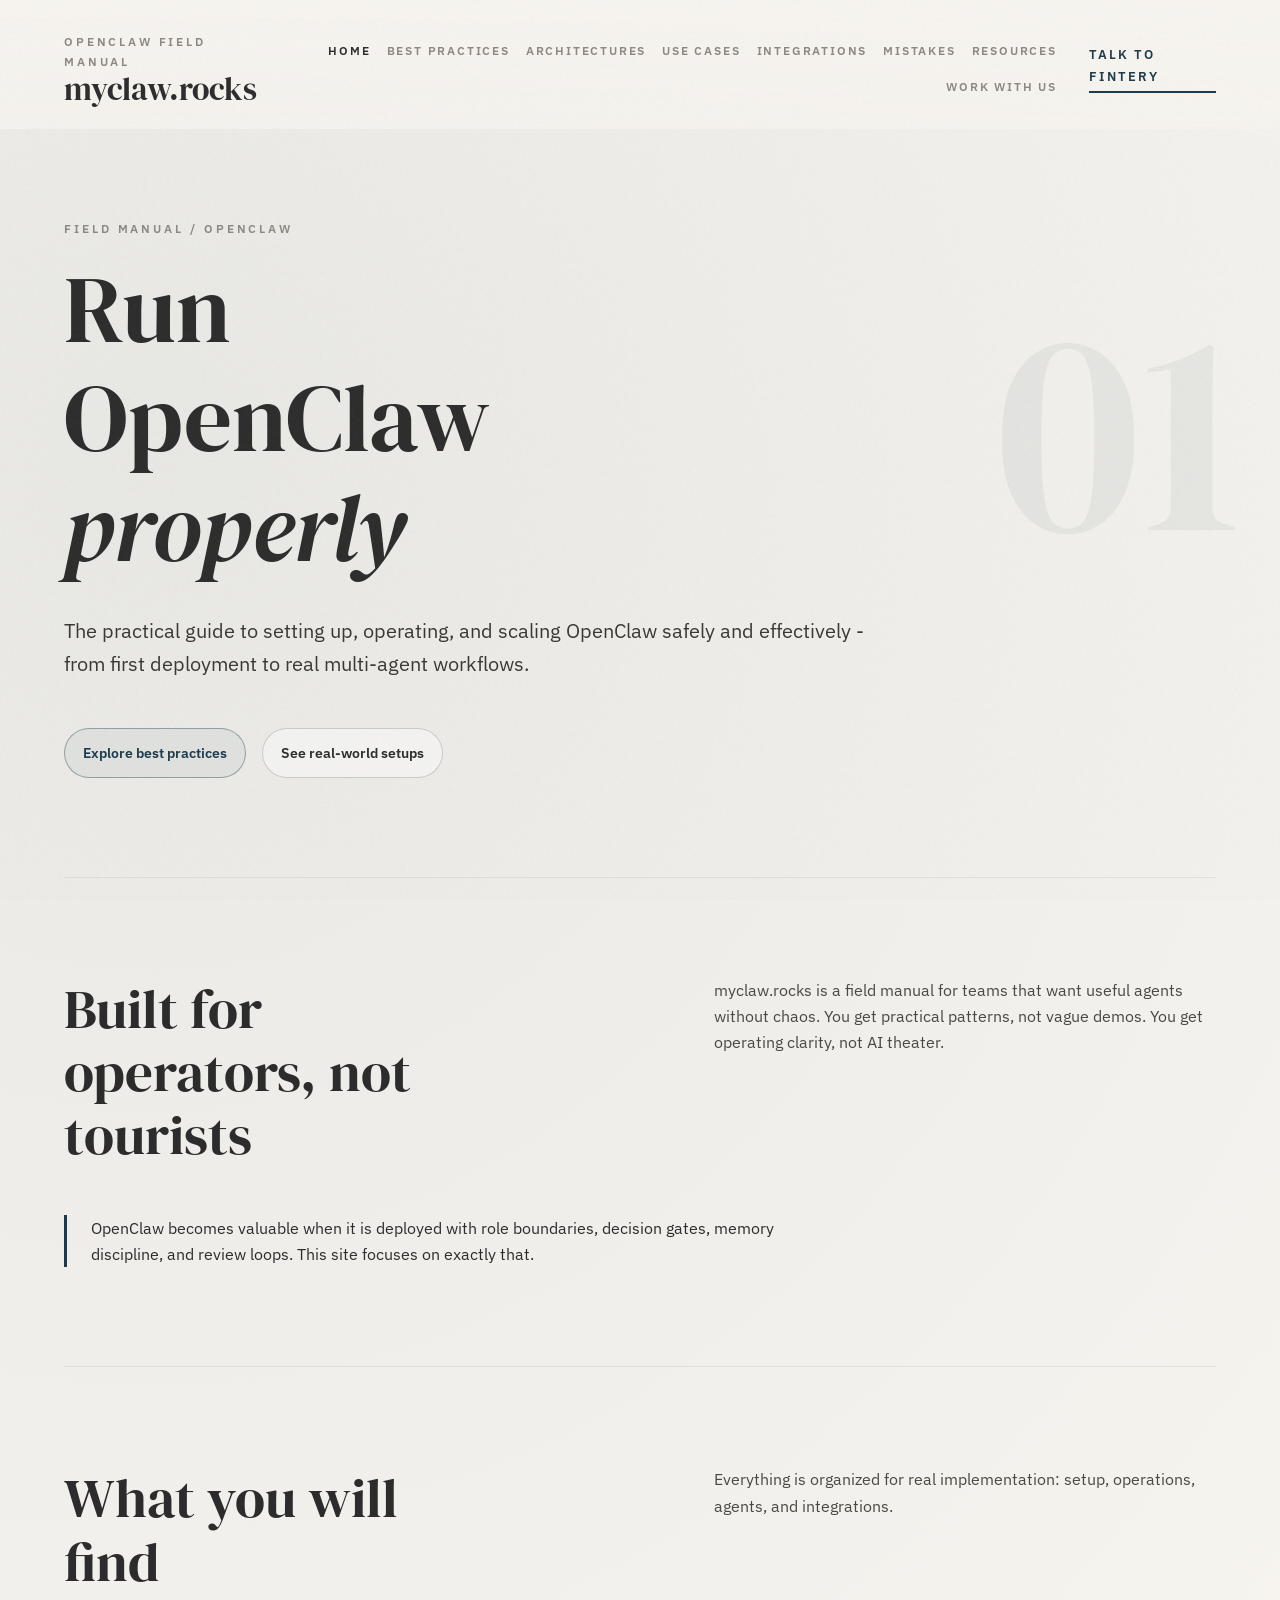
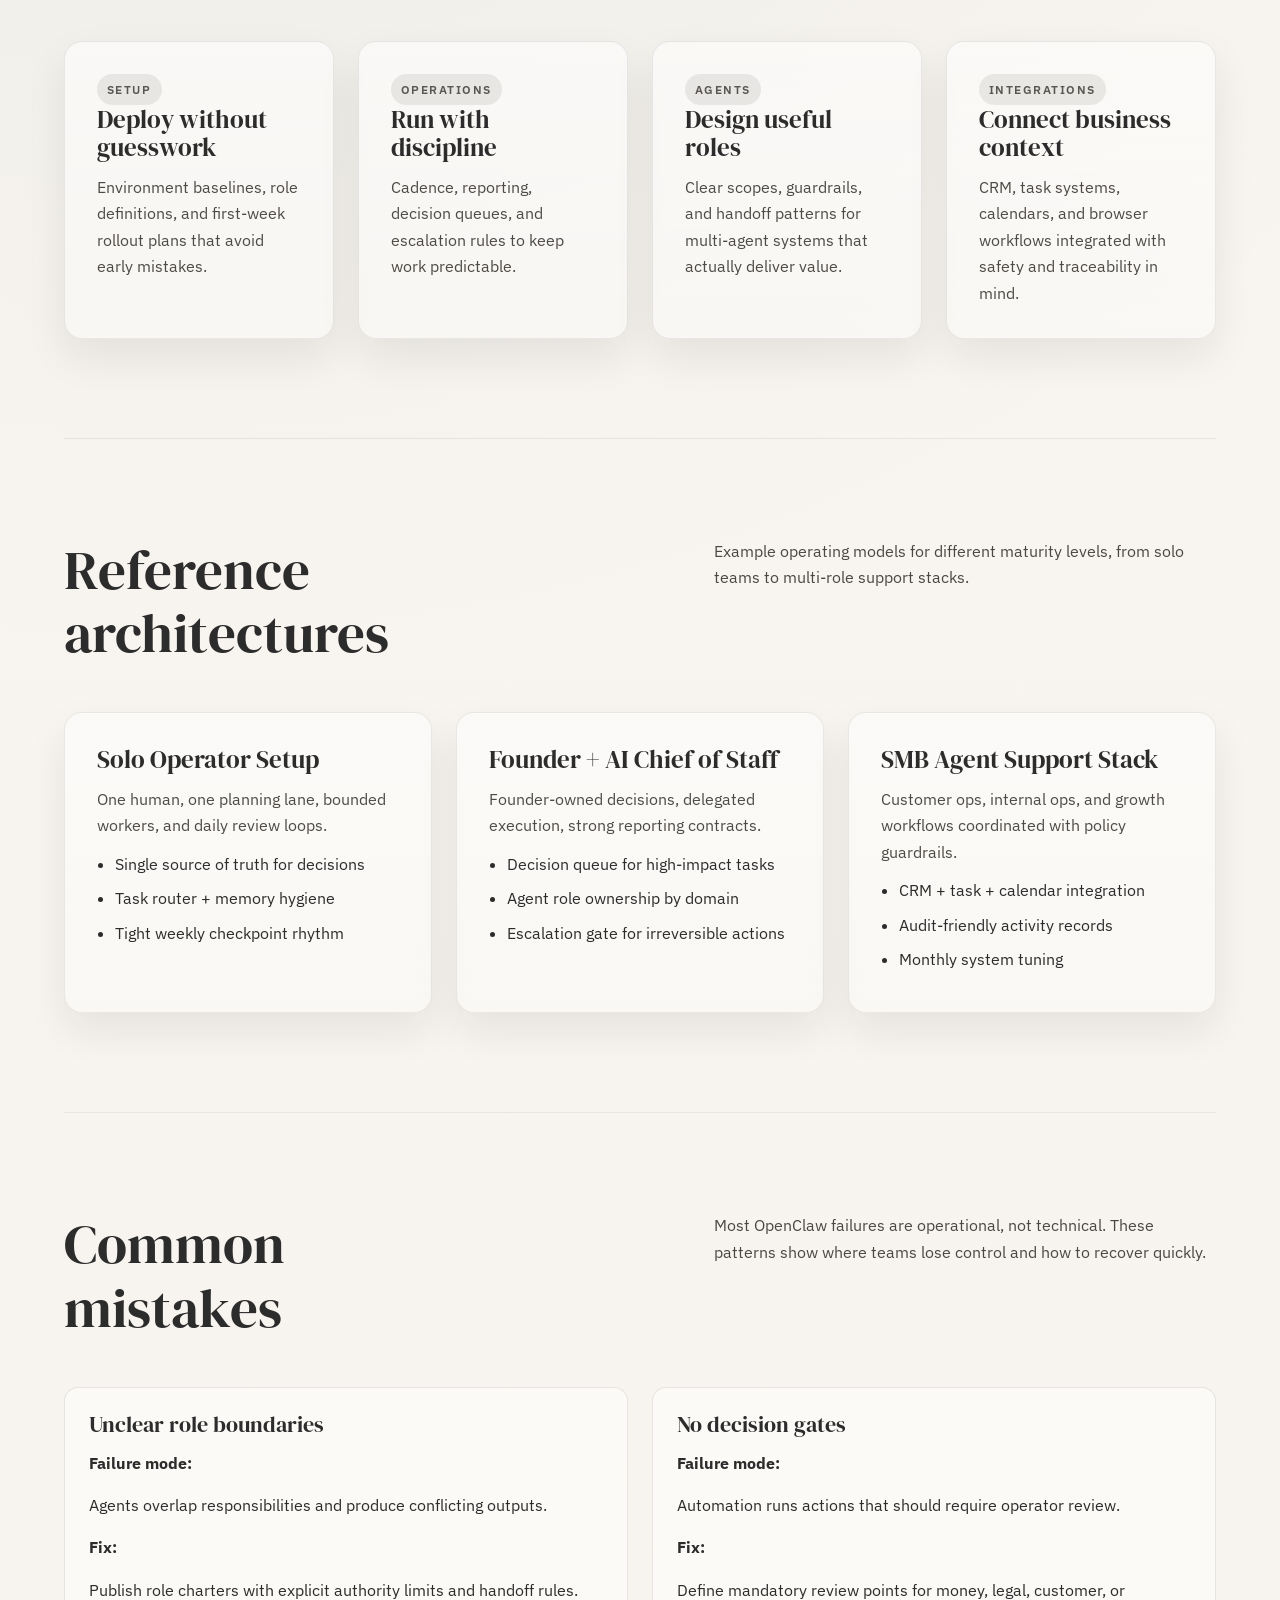
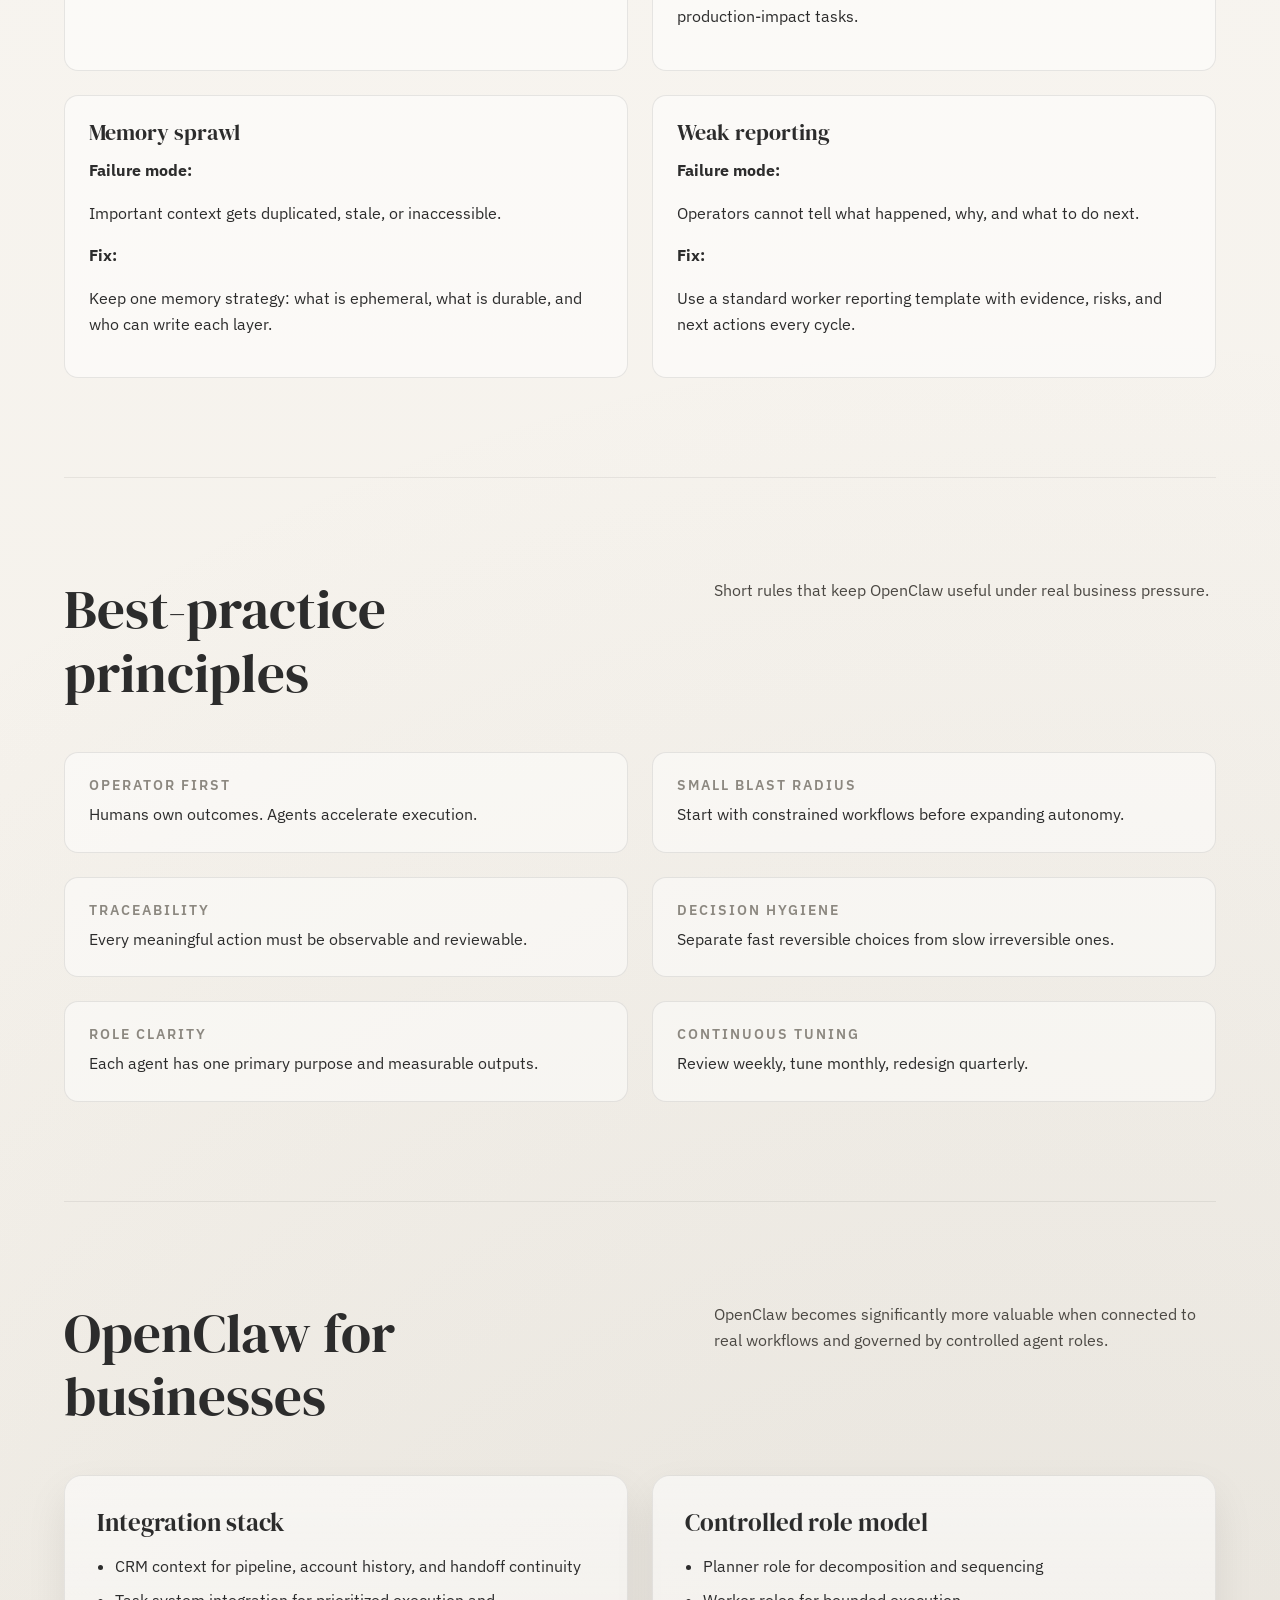
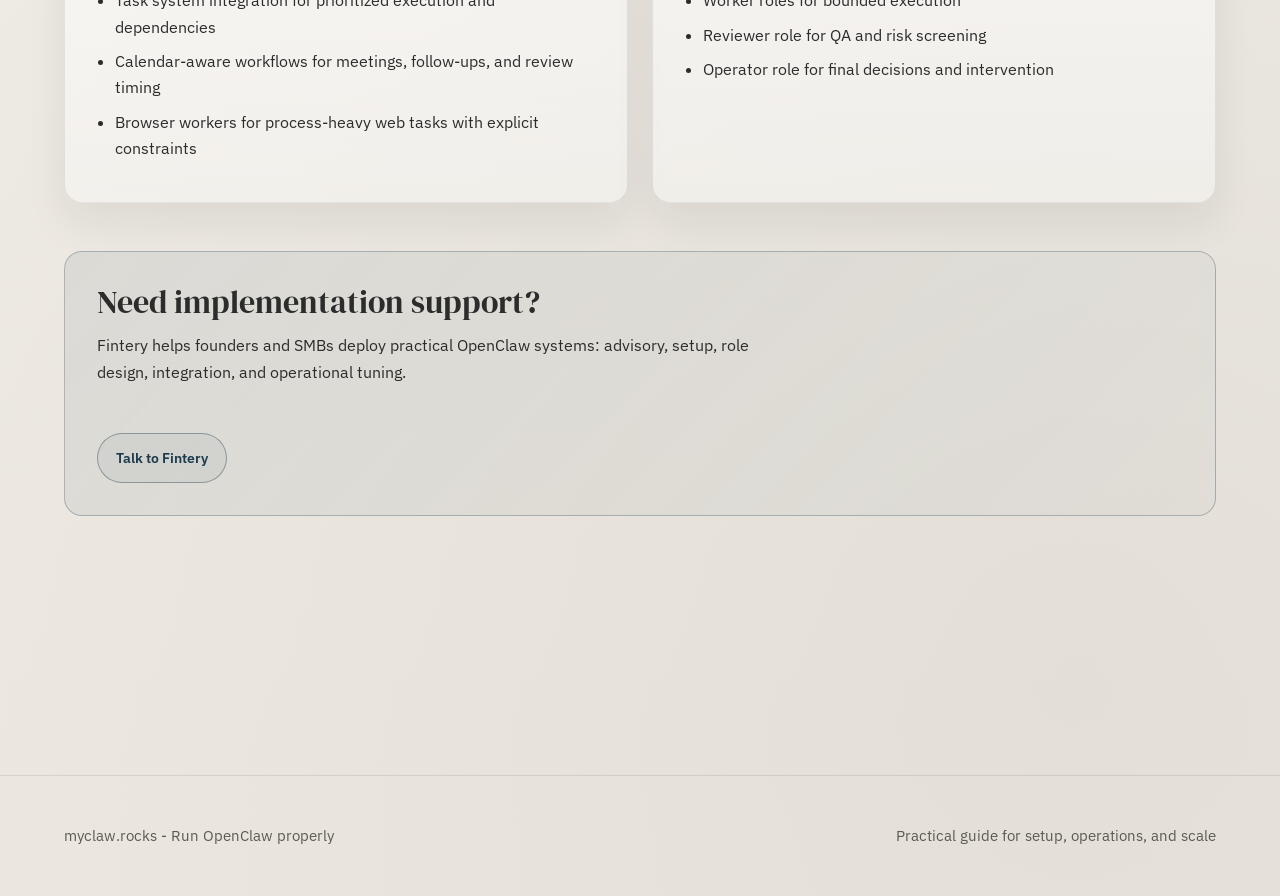
==== index.html @ b0730e92 "Build v1 myclaw.rocks field manual site" ====
<!doctype html>
<html lang="en">
  <head>
    <meta charset="UTF-8" />
    <meta name="viewport" content="width=device-width, initial-scale=1.0" />
    <title>myclaw.rocks | Run OpenClaw properly</title>
    <meta
      name="description"
      content="The practical guide to setting up, operating, and scaling OpenClaw safely and effectively."
    />
    <link rel="stylesheet" href="assets/css/styles.css" />
  </head>
  <body>
    <div data-site-header></div>

    <main class="site-shell">
      <section class="hero reveal">
        <p class="kicker">Field Manual / OpenClaw</p>
        <h1>Run OpenClaw <em>properly</em></h1>
        <p class="lede">
          The practical guide to setting up, operating, and scaling OpenClaw safely and effectively - from first
          deployment to real multi-agent workflows.
        </p>
        <div class="hero-actions">
          <a class="btn btn-primary" href="best-practices.html">Explore best practices</a>
          <a class="btn btn-secondary" href="architectures.html">See real-world setups</a>
        </div>
      </section>

      <section class="reveal">
        <div class="section-head">
          <h2 class="section-title">Built for operators, not tourists</h2>
          <p class="section-summary">
            myclaw.rocks is a field manual for teams that want useful agents without chaos. You get practical patterns,
            not vague demos. You get operating clarity, not AI theater.
          </p>
        </div>
        <div class="pillar">
          OpenClaw becomes valuable when it is deployed with role boundaries, decision gates, memory discipline, and
          review loops. This site focuses on exactly that.
        </div>
      </section>

      <section class="reveal">
        <div class="section-head">
          <h2 class="section-title">What you will find</h2>
          <p class="section-summary">
            Everything is organized for real implementation: setup, operations, agents, and integrations.
          </p>
        </div>
        <div class="grid-4">
          <article class="data-card">
            <span class="badge">Setup</span>
            <h3>Deploy without guesswork</h3>
            <p>Environment baselines, role definitions, and first-week rollout plans that avoid early mistakes.</p>
          </article>
          <article class="data-card">
            <span class="badge">Operations</span>
            <h3>Run with discipline</h3>
            <p>Cadence, reporting, decision queues, and escalation rules to keep work predictable.</p>
          </article>
          <article class="data-card">
            <span class="badge">Agents</span>
            <h3>Design useful roles</h3>
            <p>Clear scopes, guardrails, and handoff patterns for multi-agent systems that actually deliver value.</p>
          </article>
          <article class="data-card">
            <span class="badge">Integrations</span>
            <h3>Connect business context</h3>
            <p>CRM, task systems, calendars, and browser workflows integrated with safety and traceability in mind.</p>
          </article>
        </div>
      </section>

      <section class="reveal">
        <div class="section-head">
          <h2 class="section-title">Reference architectures</h2>
          <p class="section-summary">
            Example operating models for different maturity levels, from solo teams to multi-role support stacks.
          </p>
        </div>
        <div class="grid-3">
          <article class="stack-card">
            <h3>Solo Operator Setup</h3>
            <p>One human, one planning lane, bounded workers, and daily review loops.</p>
            <ul class="tight-list">
              <li>Single source of truth for decisions</li>
              <li>Task router + memory hygiene</li>
              <li>Tight weekly checkpoint rhythm</li>
            </ul>
          </article>
          <article class="stack-card">
            <h3>Founder + AI Chief of Staff</h3>
            <p>Founder-owned decisions, delegated execution, strong reporting contracts.</p>
            <ul class="tight-list">
              <li>Decision queue for high-impact tasks</li>
              <li>Agent role ownership by domain</li>
              <li>Escalation gate for irreversible actions</li>
            </ul>
          </article>
          <article class="stack-card">
            <h3>SMB Agent Support Stack</h3>
            <p>Customer ops, internal ops, and growth workflows coordinated with policy guardrails.</p>
            <ul class="tight-list">
              <li>CRM + task + calendar integration</li>
              <li>Audit-friendly activity records</li>
              <li>Monthly system tuning</li>
            </ul>
          </article>
        </div>
      </section>

      <section class="reveal">
        <div class="section-head">
          <h2 class="section-title">Common mistakes</h2>
          <p class="section-summary">
            Most OpenClaw failures are operational, not technical. These patterns show where teams lose control and how
            to recover quickly.
          </p>
        </div>
        <div class="mistake-grid">
          <article class="mistake">
            <h4>Unclear role boundaries</h4>
            <strong>Failure mode:</strong>
            <p>Agents overlap responsibilities and produce conflicting outputs.</p>
            <strong>Fix:</strong>
            <p>Publish role charters with explicit authority limits and handoff rules.</p>
          </article>
          <article class="mistake">
            <h4>No decision gates</h4>
            <strong>Failure mode:</strong>
            <p>Automation runs actions that should require operator review.</p>
            <strong>Fix:</strong>
            <p>Define mandatory review points for money, legal, customer, or production-impact tasks.</p>
          </article>
          <article class="mistake">
            <h4>Memory sprawl</h4>
            <strong>Failure mode:</strong>
            <p>Important context gets duplicated, stale, or inaccessible.</p>
            <strong>Fix:</strong>
            <p>Keep one memory strategy: what is ephemeral, what is durable, and who can write each layer.</p>
          </article>
          <article class="mistake">
            <h4>Weak reporting</h4>
            <strong>Failure mode:</strong>
            <p>Operators cannot tell what happened, why, and what to do next.</p>
            <strong>Fix:</strong>
            <p>Use a standard worker reporting template with evidence, risks, and next actions every cycle.</p>
          </article>
        </div>
      </section>

      <section class="reveal">
        <div class="section-head">
          <h2 class="section-title">Best-practice principles</h2>
          <p class="section-summary">Short rules that keep OpenClaw useful under real business pressure.</p>
        </div>
        <div class="principles">
          <article class="principle">
            <h4>Operator First</h4>
            <p>Humans own outcomes. Agents accelerate execution.</p>
          </article>
          <article class="principle">
            <h4>Small Blast Radius</h4>
            <p>Start with constrained workflows before expanding autonomy.</p>
          </article>
          <article class="principle">
            <h4>Traceability</h4>
            <p>Every meaningful action must be observable and reviewable.</p>
          </article>
          <article class="principle">
            <h4>Decision Hygiene</h4>
            <p>Separate fast reversible choices from slow irreversible ones.</p>
          </article>
          <article class="principle">
            <h4>Role Clarity</h4>
            <p>Each agent has one primary purpose and measurable outputs.</p>
          </article>
          <article class="principle">
            <h4>Continuous Tuning</h4>
            <p>Review weekly, tune monthly, redesign quarterly.</p>
          </article>
        </div>
      </section>

      <section class="reveal">
        <div class="section-head">
          <h2 class="section-title">OpenClaw for businesses</h2>
          <p class="section-summary">
            OpenClaw becomes significantly more valuable when connected to real workflows and governed by controlled
            agent roles.
          </p>
        </div>
        <div class="grid-2">
          <article class="card">
            <h3>Integration stack</h3>
            <ul class="bullet-list">
              <li>CRM context for pipeline, account history, and handoff continuity</li>
              <li>Task system integration for prioritized execution and dependencies</li>
              <li>Calendar-aware workflows for meetings, follow-ups, and review timing</li>
              <li>Browser workers for process-heavy web tasks with explicit constraints</li>
            </ul>
          </article>
          <article class="card">
            <h3>Controlled role model</h3>
            <ul class="bullet-list">
              <li>Planner role for decomposition and sequencing</li>
              <li>Worker roles for bounded execution</li>
              <li>Reviewer role for QA and risk screening</li>
              <li>Operator role for final decisions and intervention</li>
            </ul>
          </article>
        </div>
        <div class="callout">
          <h3>Need implementation support?</h3>
          <p>
            Fintery helps founders and SMBs deploy practical OpenClaw systems: advisory, setup, role design,
            integration, and operational tuning.
          </p>
          <div class="hero-actions">
            <a class="btn btn-primary" href="work-with-us.html">Talk to Fintery</a>
          </div>
        </div>
      </section>
    </main>

    <div data-site-footer></div>
    <script src="assets/js/site.js"></script>
  </body>
</html>
---- assets/css/styles.css ----
@import url('https://fonts.googleapis.com/css2?family=DM+Serif+Display:ital@0;1&family=IBM+Plex+Sans:wght@300;400;500;600;700&display=swap');

:root {
  --bone: #f7f4ef;
  --stone: #e8e4dc;
  --smoke: #8c8880;
  --graphite: #2c2c2c;
  --deep: #1a1714;
  --accent: #1b3a4b;
  --accent-mute: #dce5ea;
  --max: 1180px;
  --space-1: 4px;
  --space-2: 8px;
  --space-3: 12px;
  --space-4: 16px;
  --space-5: 24px;
  --space-6: 32px;
  --space-7: 48px;
  --space-8: 64px;
  --space-9: 96px;
  --radius: 18px;
  --shadow: 0 18px 42px rgba(28, 23, 20, 0.08);
  --ease-door: cubic-bezier(0.25, 0, 0, 1);
}

* {
  box-sizing: border-box;
}

html,
body {
  margin: 0;
  padding: 0;
}

body {
  font-family: 'IBM Plex Sans', 'Segoe UI', sans-serif;
  color: var(--graphite);
  background:
    radial-gradient(circle at 12% 8%, rgba(27, 58, 75, 0.08), transparent 34%),
    radial-gradient(circle at 84% 96%, rgba(140, 136, 128, 0.15), transparent 35%),
    linear-gradient(180deg, #faf7f2 0%, var(--bone) 55%, #f2eee6 100%);
  line-height: 1.65;
  min-height: 100vh;
  position: relative;
}

body::before {
  content: '';
  position: fixed;
  inset: 0;
  pointer-events: none;
  opacity: 0.035;
  background-image: url("data:image/svg+xml,%3Csvg viewBox='0 0 256 256' xmlns='http://www.w3.org/2000/svg'%3E%3Cfilter id='noise'%3E%3CfeTurbulence type='fractalNoise' baseFrequency='0.9' numOctaves='4' stitchTiles='stitch'/%3E%3C/filter%3E%3Crect width='100%25' height='100%25' filter='url(%23noise)' opacity='1'/%3E%3C/svg%3E");
  z-index: 20;
}

a {
  color: inherit;
  text-decoration: none;
}

.site-shell {
  width: min(100% - 10vw, var(--max));
  margin: 0 auto;
}

.site-header {
  padding: var(--space-6) 0 var(--space-5);
  position: sticky;
  top: 0;
  backdrop-filter: blur(8px);
  background: linear-gradient(to bottom, rgba(247, 244, 239, 0.93), rgba(247, 244, 239, 0.72));
  z-index: 10;
}

.header-inner {
  display: flex;
  align-items: center;
  justify-content: space-between;
  gap: var(--space-6);
}

.brand {
  display: inline-flex;
  flex-direction: column;
  gap: 2px;
}

.brand-mark {
  font-size: 0.74rem;
  text-transform: uppercase;
  letter-spacing: 0.24em;
  color: var(--smoke);
  font-weight: 600;
}

.brand-name {
  font-family: 'DM Serif Display', Georgia, serif;
  font-size: clamp(1.5rem, 3.2vw, 2rem);
  line-height: 1;
}

.nav-wrap {
  display: flex;
  align-items: center;
  gap: var(--space-6);
}

.nav-links {
  display: flex;
  flex-wrap: wrap;
  justify-content: flex-end;
  gap: var(--space-4);
}

.nav-link {
  font-size: 0.75rem;
  text-transform: uppercase;
  letter-spacing: 0.15em;
  color: var(--smoke);
  font-weight: 600;
  transition: color 200ms ease;
}

.nav-link:hover,
.nav-link[aria-current='page'] {
  color: var(--graphite);
}

.accent-link {
  color: var(--accent);
  font-size: 0.8rem;
  letter-spacing: 0.16em;
  text-transform: uppercase;
  font-weight: 600;
  border-bottom: 2px solid var(--accent);
  padding-bottom: 4px;
}

main {
  padding-bottom: var(--space-9);
}

section {
  padding: clamp(56px, 11vh, 108px) 0;
  border-top: 1px solid rgba(44, 44, 44, 0.08);
}

section:first-of-type {
  border-top: 0;
}

.hero {
  padding-top: clamp(40px, 10vh, 96px);
  min-height: 72vh;
  position: relative;
  border-top: 0;
}

.hero::after {
  content: '01';
  position: absolute;
  right: -2vw;
  top: 7vh;
  font-family: 'DM Serif Display', Georgia, serif;
  font-size: clamp(8rem, 24vw, 18rem);
  color: rgba(27, 58, 75, 0.06);
  pointer-events: none;
}

.kicker {
  margin: 0 0 var(--space-4);
  font-size: 0.76rem;
  letter-spacing: 0.24em;
  text-transform: uppercase;
  color: var(--smoke);
  font-weight: 600;
}

h1,
h2,
h3,
h4 {
  margin: 0;
  line-height: 1.15;
  font-weight: 400;
}

h1 {
  font-family: 'DM Serif Display', Georgia, serif;
  font-size: clamp(2.8rem, 7.4vw, 6.6rem);
  max-width: 11ch;
}

h1 em {
  font-style: italic;
}

.lede {
  margin: var(--space-6) 0 0;
  max-width: 70ch;
  font-size: clamp(1rem, 1.6vw, 1.25rem);
  color: #3a3732;
}

.hero-actions {
  margin-top: var(--space-7);
  display: flex;
  flex-wrap: wrap;
  gap: var(--space-4);
}

.btn {
  display: inline-flex;
  align-items: center;
  gap: var(--space-2);
  padding: 12px 18px;
  border-radius: 999px;
  border: 1px solid rgba(44, 44, 44, 0.2);
  font-weight: 600;
  font-size: 0.9rem;
  transition: all 220ms var(--ease-door);
}

.btn:hover {
  transform: translateY(-1px);
  border-color: rgba(44, 44, 44, 0.35);
}

.btn-primary {
  color: var(--accent);
  border-color: rgba(27, 58, 75, 0.4);
  background: rgba(27, 58, 75, 0.05);
}

.btn-secondary {
  background: rgba(255, 255, 255, 0.4);
}

.grid-2,
.grid-3,
.grid-4 {
  display: grid;
  gap: var(--space-5);
}

.grid-2 {
  grid-template-columns: repeat(2, minmax(0, 1fr));
}

.grid-3 {
  grid-template-columns: repeat(3, minmax(0, 1fr));
}

.grid-4 {
  grid-template-columns: repeat(4, minmax(0, 1fr));
}

.section-head {
  display: grid;
  grid-template-columns: minmax(0, 1.2fr) minmax(0, 1fr);
  gap: var(--space-7);
  margin-bottom: var(--space-7);
}

.section-title {
  font-family: 'DM Serif Display', Georgia, serif;
  font-size: clamp(2rem, 4.3vw, 3.8rem);
  max-width: 14ch;
}

.section-summary {
  margin: 0;
  color: #4b4843;
}

.card,
.data-card,
.stack-card,
.resource-card,
.service-card {
  background: linear-gradient(180deg, rgba(255, 255, 255, 0.55), rgba(255, 255, 255, 0.36));
  border: 1px solid rgba(44, 44, 44, 0.09);
  border-radius: var(--radius);
  padding: var(--space-6);
  box-shadow: var(--shadow);
}

.card h3,
.data-card h3,
.stack-card h3,
.resource-card h3,
.service-card h3 {
  font-family: 'DM Serif Display', Georgia, serif;
  font-size: 1.55rem;
  margin-bottom: var(--space-3);
}

.card p,
.data-card p,
.stack-card p,
.resource-card p,
.service-card p {
  margin: 0;
  color: #4e4b46;
}

.bullet-list,
.tight-list {
  margin: var(--space-4) 0 0;
  padding-left: 18px;
}

.bullet-list li,
.tight-list li {
  margin-bottom: var(--space-2);
}

.tight-list {
  margin-top: var(--space-3);
}

.pillar {
  border-left: 3px solid var(--accent);
  padding-left: var(--space-5);
  max-width: 76ch;
}

.principles {
  display: grid;
  grid-template-columns: repeat(2, minmax(0, 1fr));
  gap: var(--space-5);
}

.principle {
  padding: var(--space-5);
  border: 1px solid rgba(44, 44, 44, 0.1);
  border-radius: 14px;
  background: rgba(255, 255, 255, 0.48);
}

.principle h4 {
  font-size: 0.88rem;
  letter-spacing: 0.14em;
  text-transform: uppercase;
  color: var(--smoke);
  margin-bottom: var(--space-2);
  font-family: 'IBM Plex Sans', sans-serif;
  font-weight: 600;
}

.principle p {
  margin: 0;
}

.badge {
  display: inline-flex;
  align-items: center;
  padding: 6px 10px;
  border-radius: 999px;
  background: rgba(140, 136, 128, 0.16);
  color: #5a5752;
  font-size: 0.72rem;
  letter-spacing: 0.13em;
  text-transform: uppercase;
  font-weight: 600;
}

.mistake-grid {
  display: grid;
  grid-template-columns: repeat(2, minmax(0, 1fr));
  gap: var(--space-5);
}

.mistake {
  border: 1px solid rgba(44, 44, 44, 0.1);
  border-radius: 14px;
  padding: var(--space-5);
  background: rgba(255, 255, 255, 0.5);
}

.mistake h4 {
  margin-bottom: var(--space-3);
  font-family: 'DM Serif Display', Georgia, serif;
  font-size: 1.4rem;
}

.mistake strong {
  display: block;
  margin-bottom: var(--space-1);
}

.matrix {
  width: 100%;
  border-collapse: collapse;
  font-size: 0.95rem;
}

.matrix th,
.matrix td {
  text-align: left;
  padding: var(--space-3);
  border-bottom: 1px solid rgba(44, 44, 44, 0.1);
  vertical-align: top;
}

.matrix th {
  font-size: 0.76rem;
  letter-spacing: 0.16em;
  text-transform: uppercase;
  color: var(--smoke);
  font-weight: 600;
}

.callout {
  margin-top: var(--space-7);
  padding: var(--space-6);
  border-radius: var(--radius);
  border: 1px solid rgba(27, 58, 75, 0.28);
  background: linear-gradient(135deg, rgba(27, 58, 75, 0.08), rgba(27, 58, 75, 0.02));
}

.callout h3 {
  font-family: 'DM Serif Display', Georgia, serif;
  font-size: 2rem;
  margin-bottom: var(--space-3);
}

.callout p {
  margin: 0;
  max-width: 70ch;
}

.template-link {
  display: flex;
  align-items: baseline;
  justify-content: space-between;
  gap: var(--space-4);
  padding: var(--space-4) 0;
  border-bottom: 1px dashed rgba(44, 44, 44, 0.18);
}

.template-link:last-child {
  border-bottom: 0;
}

.template-link span {
  color: #615e59;
  font-size: 0.92rem;
}

details {
  border: 1px solid rgba(44, 44, 44, 0.11);
  border-radius: 12px;
  padding: var(--space-4) var(--space-5);
  background: rgba(255, 255, 255, 0.5);
}

details + details {
  margin-top: var(--space-3);
}

summary {
  cursor: pointer;
  font-weight: 600;
}

.footer {
  border-top: 1px solid rgba(44, 44, 44, 0.11);
  padding: var(--space-7) 0;
  margin-top: var(--space-8);
}

.footer-inner {
  display: flex;
  flex-wrap: wrap;
  justify-content: space-between;
  gap: var(--space-4);
  color: #5c5954;
  font-size: 0.93rem;
}

.reveal {
  opacity: 0;
  transform: translateY(20px);
  transition: opacity 800ms var(--ease-door), transform 800ms var(--ease-door);
}

.reveal.in {
  opacity: 1;
  transform: translateY(0);
}

@media (max-width: 1080px) {
  .grid-4 {
    grid-template-columns: repeat(2, minmax(0, 1fr));
  }

  .grid-3 {
    grid-template-columns: repeat(2, minmax(0, 1fr));
  }

  .section-head,
  .grid-2,
  .mistake-grid,
  .principles {
    grid-template-columns: 1fr;
  }

  .hero::after {
    right: 0;
  }
}

@media (max-width: 760px) {
  .site-shell {
    width: min(100% - 8vw, var(--max));
  }

  .site-header {
    padding-top: var(--space-5);
  }

  .header-inner {
    flex-direction: column;
    align-items: flex-start;
    gap: var(--space-4);
  }

  .nav-wrap {
    flex-direction: column;
    align-items: flex-start;
    gap: var(--space-3);
  }

  .nav-links {
    justify-content: flex-start;
  }

  .hero {
    min-height: 0;
  }

  .hero::after {
    top: 0;
    font-size: clamp(6rem, 35vw, 12rem);
  }

  .grid-3,
  .grid-4 {
    grid-template-columns: 1fr;
  }

  .btn {
    width: 100%;
    justify-content: center;
  }
}
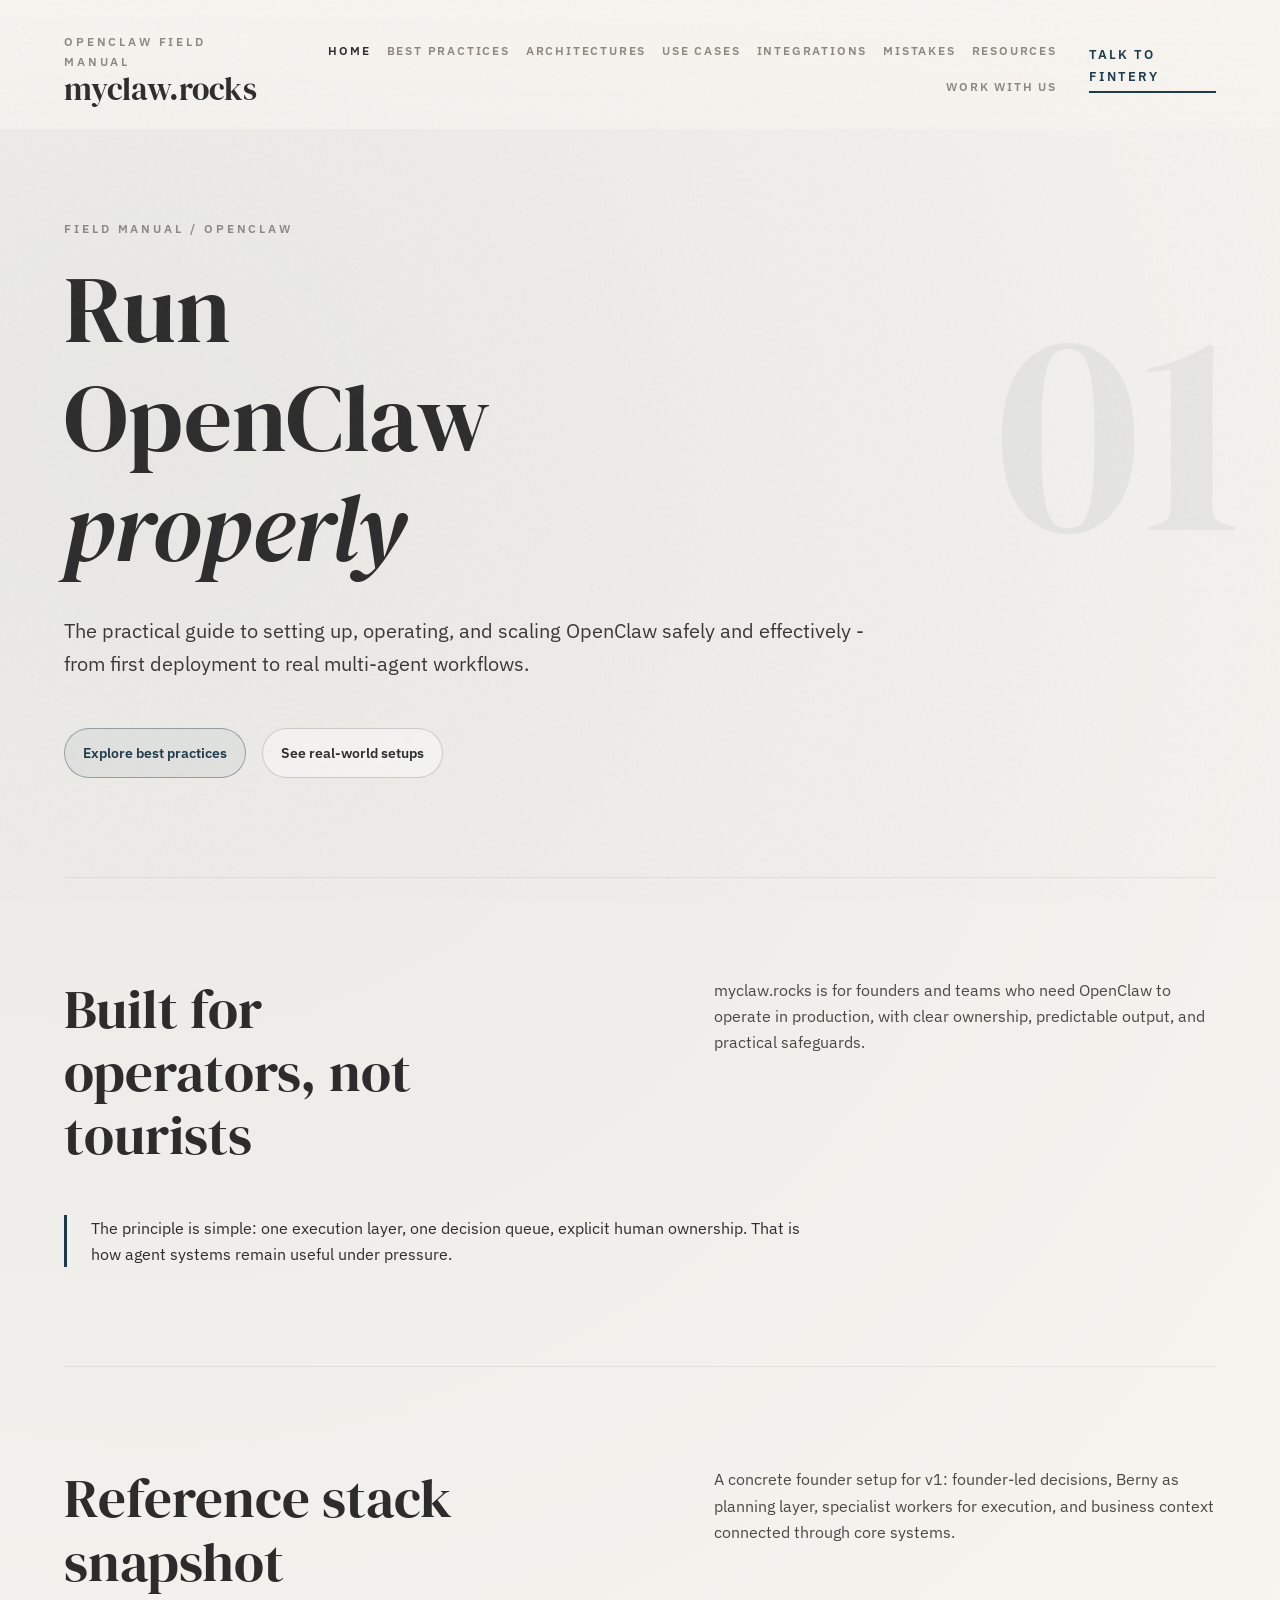
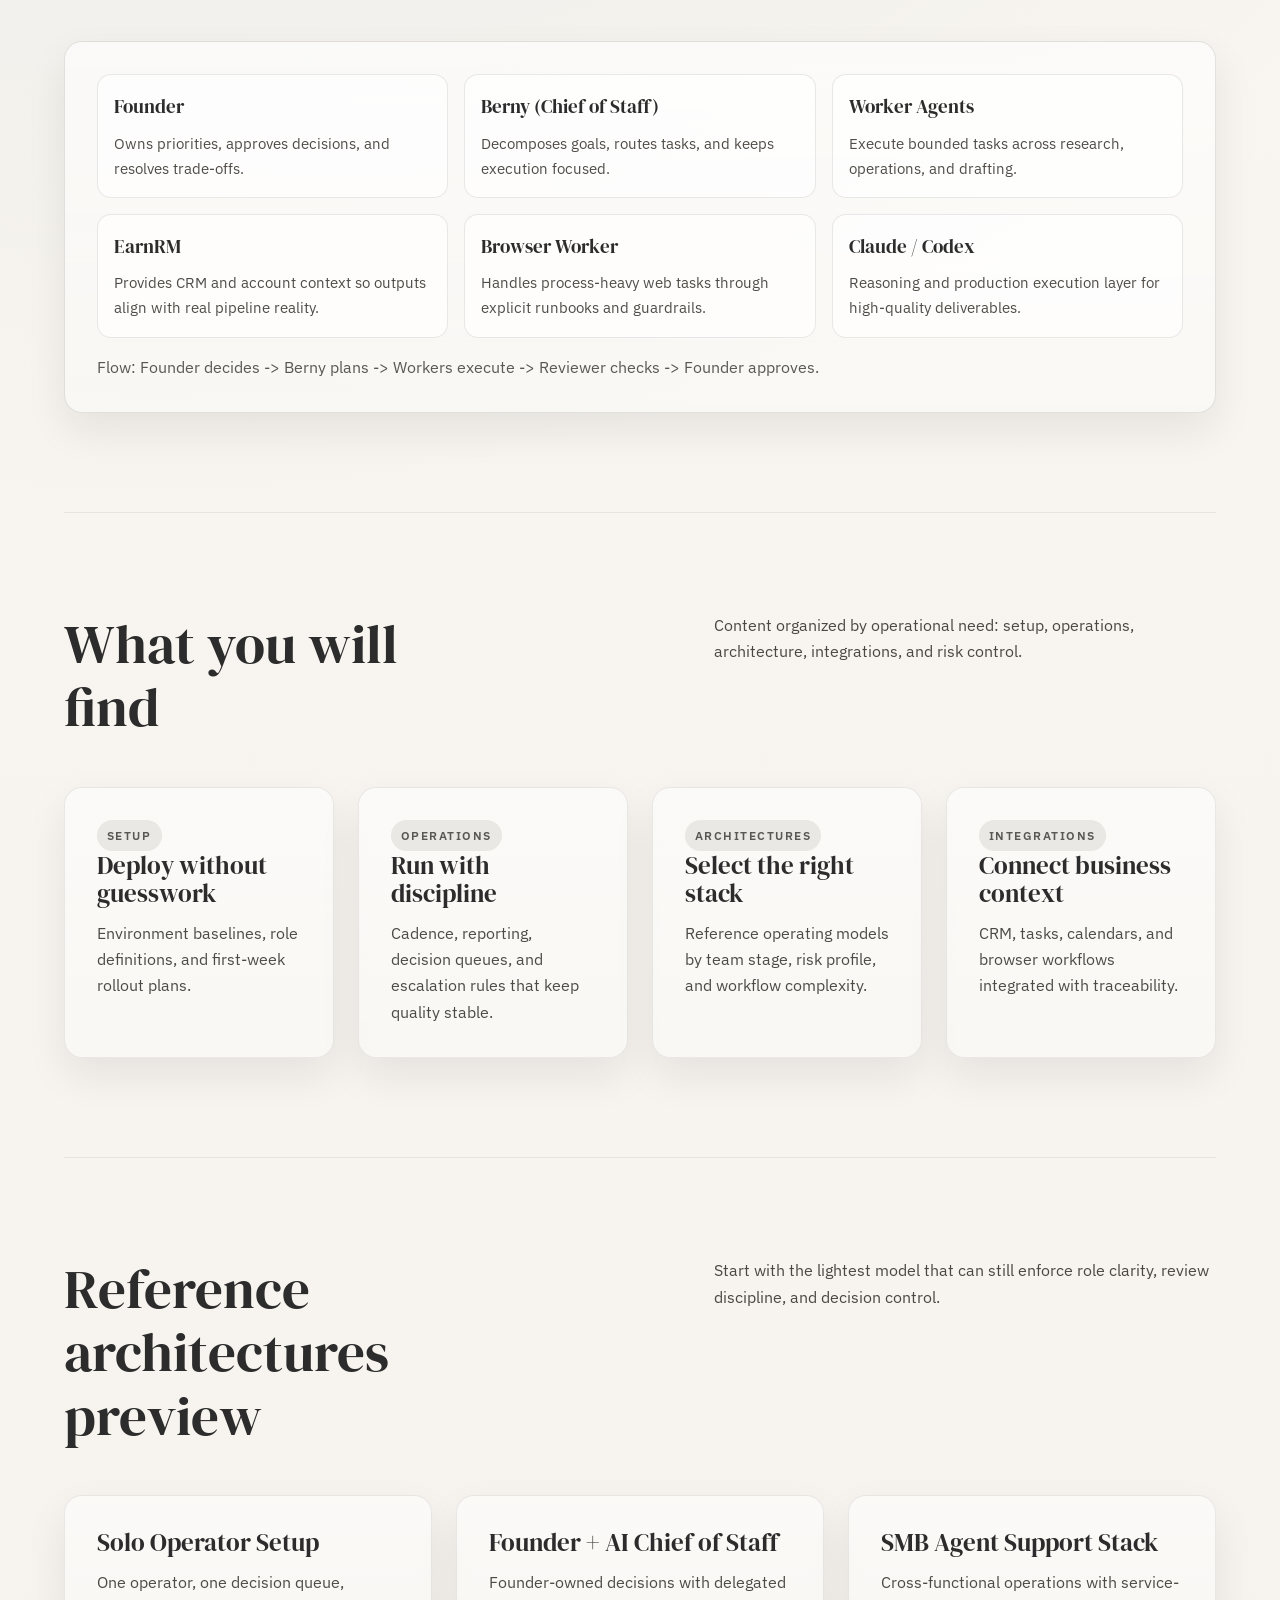
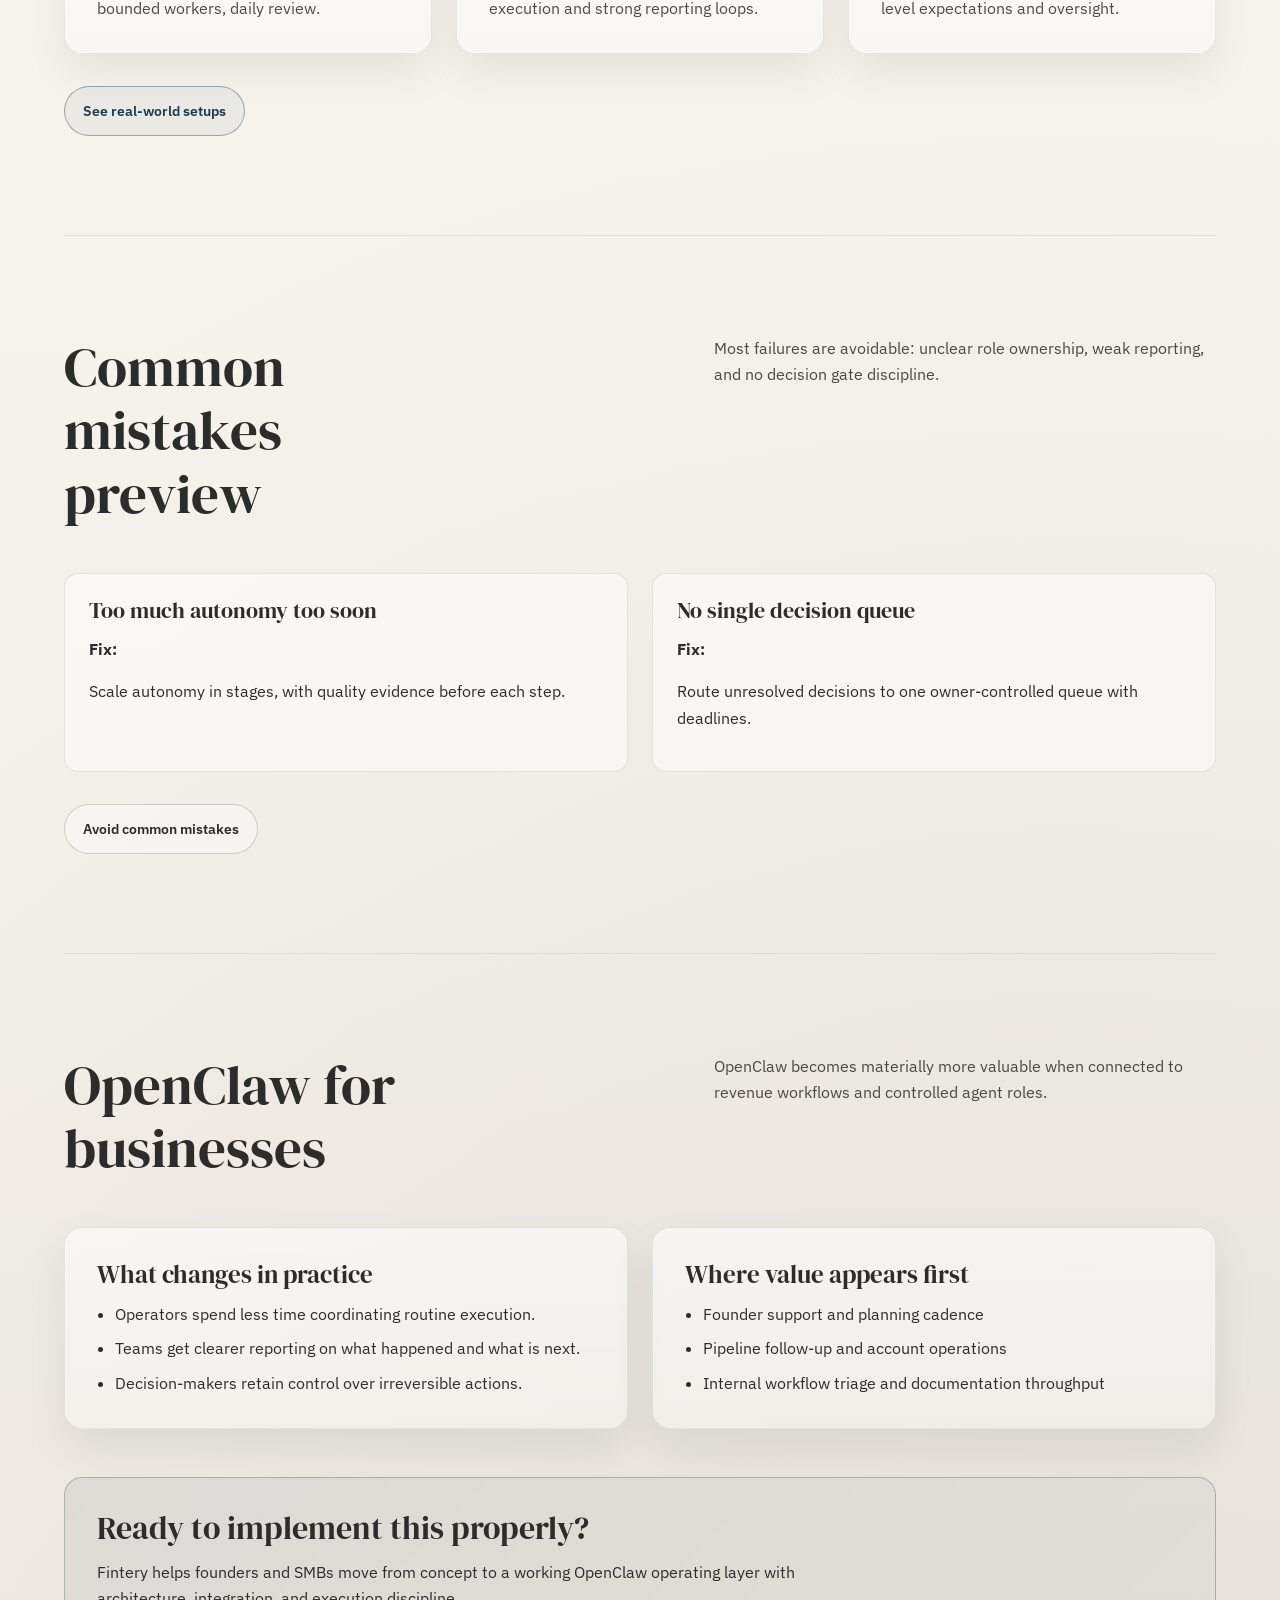
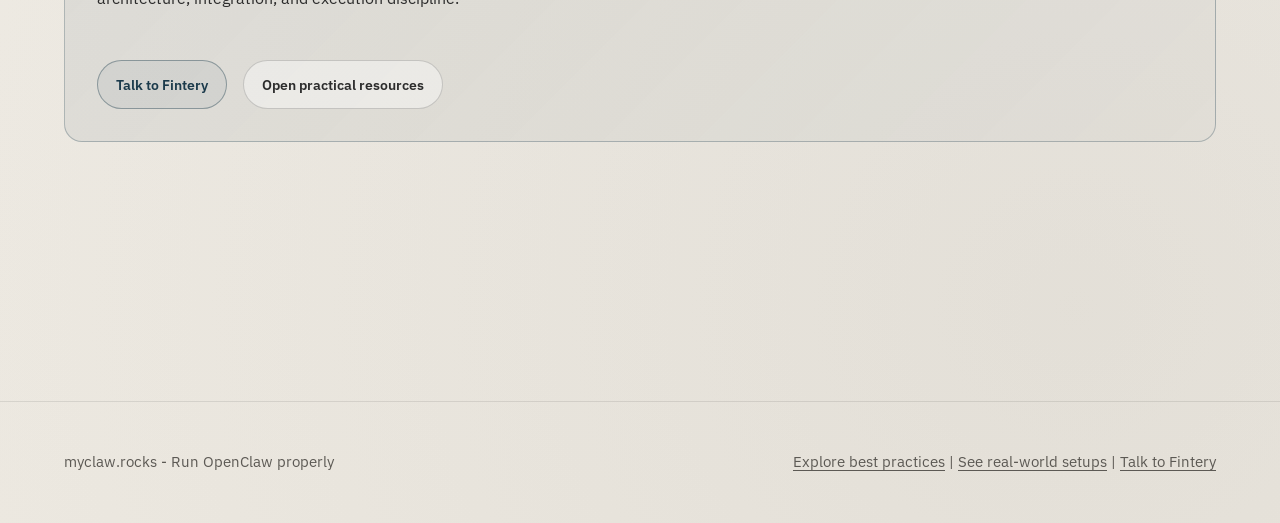
==== commit 55ac59df: "Deepen authority content across core v1 pages" ====
--- a/index.html
+++ b/index.html
@@ -31,155 +31,135 @@
         <div class="section-head">
           <h2 class="section-title">Built for operators, not tourists</h2>
           <p class="section-summary">
-            myclaw.rocks is a field manual for teams that want useful agents without chaos. You get practical patterns,
-            not vague demos. You get operating clarity, not AI theater.
+            myclaw.rocks is for founders and teams who need OpenClaw to operate in production, with clear ownership,
+            predictable output, and practical safeguards.
           </p>
         </div>
         <div class="pillar">
-          OpenClaw becomes valuable when it is deployed with role boundaries, decision gates, memory discipline, and
-          review loops. This site focuses on exactly that.
-        </div>
+          The principle is simple: one execution layer, one decision queue, explicit human ownership. That is how agent
+          systems remain useful under pressure.
+        </div>
+      </section>
+
+      <section class="reveal">
+        <div class="section-head">
+          <h2 class="section-title">Reference stack snapshot</h2>
+          <p class="section-summary">
+            A concrete founder setup for v1: founder-led decisions, Berny as planning layer, specialist workers for
+            execution, and business context connected through core systems.
+          </p>
+        </div>
+        <article class="flow-board">
+          <div class="flow-grid">
+            <article class="flow-node">
+              <strong>Founder</strong>
+              <p>Owns priorities, approves decisions, and resolves trade-offs.</p>
+            </article>
+            <article class="flow-node">
+              <strong>Berny (Chief of Staff)</strong>
+              <p>Decomposes goals, routes tasks, and keeps execution focused.</p>
+            </article>
+            <article class="flow-node">
+              <strong>Worker Agents</strong>
+              <p>Execute bounded tasks across research, operations, and drafting.</p>
+            </article>
+            <article class="flow-node">
+              <strong>EarnRM</strong>
+              <p>Provides CRM and account context so outputs align with real pipeline reality.</p>
+            </article>
+            <article class="flow-node">
+              <strong>Browser Worker</strong>
+              <p>Handles process-heavy web tasks through explicit runbooks and guardrails.</p>
+            </article>
+            <article class="flow-node">
+              <strong>Claude / Codex</strong>
+              <p>Reasoning and production execution layer for high-quality deliverables.</p>
+            </article>
+          </div>
+          <p class="flow-caption">
+            Flow: Founder decides -> Berny plans -> Workers execute -> Reviewer checks -> Founder approves.
+          </p>
+        </article>
       </section>
 
       <section class="reveal">
         <div class="section-head">
           <h2 class="section-title">What you will find</h2>
           <p class="section-summary">
-            Everything is organized for real implementation: setup, operations, agents, and integrations.
+            Content organized by operational need: setup, operations, architecture, integrations, and risk control.
           </p>
         </div>
         <div class="grid-4">
           <article class="data-card">
             <span class="badge">Setup</span>
             <h3>Deploy without guesswork</h3>
-            <p>Environment baselines, role definitions, and first-week rollout plans that avoid early mistakes.</p>
+            <p>Environment baselines, role definitions, and first-week rollout plans.</p>
           </article>
           <article class="data-card">
             <span class="badge">Operations</span>
             <h3>Run with discipline</h3>
-            <p>Cadence, reporting, decision queues, and escalation rules to keep work predictable.</p>
-          </article>
-          <article class="data-card">
-            <span class="badge">Agents</span>
-            <h3>Design useful roles</h3>
-            <p>Clear scopes, guardrails, and handoff patterns for multi-agent systems that actually deliver value.</p>
+            <p>Cadence, reporting, decision queues, and escalation rules that keep quality stable.</p>
+          </article>
+          <article class="data-card">
+            <span class="badge">Architectures</span>
+            <h3>Select the right stack</h3>
+            <p>Reference operating models by team stage, risk profile, and workflow complexity.</p>
           </article>
           <article class="data-card">
             <span class="badge">Integrations</span>
             <h3>Connect business context</h3>
-            <p>CRM, task systems, calendars, and browser workflows integrated with safety and traceability in mind.</p>
-          </article>
-        </div>
-      </section>
-
-      <section class="reveal">
-        <div class="section-head">
-          <h2 class="section-title">Reference architectures</h2>
-          <p class="section-summary">
-            Example operating models for different maturity levels, from solo teams to multi-role support stacks.
+            <p>CRM, tasks, calendars, and browser workflows integrated with traceability.</p>
+          </article>
+        </div>
+      </section>
+
+      <section class="reveal">
+        <div class="section-head">
+          <h2 class="section-title">Reference architectures preview</h2>
+          <p class="section-summary">
+            Start with the lightest model that can still enforce role clarity, review discipline, and decision control.
           </p>
         </div>
         <div class="grid-3">
           <article class="stack-card">
             <h3>Solo Operator Setup</h3>
-            <p>One human, one planning lane, bounded workers, and daily review loops.</p>
-            <ul class="tight-list">
-              <li>Single source of truth for decisions</li>
-              <li>Task router + memory hygiene</li>
-              <li>Tight weekly checkpoint rhythm</li>
-            </ul>
+            <p>One operator, one decision queue, bounded workers, daily review.</p>
           </article>
           <article class="stack-card">
             <h3>Founder + AI Chief of Staff</h3>
-            <p>Founder-owned decisions, delegated execution, strong reporting contracts.</p>
-            <ul class="tight-list">
-              <li>Decision queue for high-impact tasks</li>
-              <li>Agent role ownership by domain</li>
-              <li>Escalation gate for irreversible actions</li>
-            </ul>
+            <p>Founder-owned decisions with delegated execution and strong reporting loops.</p>
           </article>
           <article class="stack-card">
             <h3>SMB Agent Support Stack</h3>
-            <p>Customer ops, internal ops, and growth workflows coordinated with policy guardrails.</p>
-            <ul class="tight-list">
-              <li>CRM + task + calendar integration</li>
-              <li>Audit-friendly activity records</li>
-              <li>Monthly system tuning</li>
-            </ul>
-          </article>
-        </div>
-      </section>
-
-      <section class="reveal">
-        <div class="section-head">
-          <h2 class="section-title">Common mistakes</h2>
-          <p class="section-summary">
-            Most OpenClaw failures are operational, not technical. These patterns show where teams lose control and how
-            to recover quickly.
+            <p>Cross-functional operations with service-level expectations and oversight.</p>
+          </article>
+        </div>
+        <div class="cta-strip">
+          <a class="btn btn-primary" href="architectures.html">See real-world setups</a>
+        </div>
+      </section>
+
+      <section class="reveal">
+        <div class="section-head">
+          <h2 class="section-title">Common mistakes preview</h2>
+          <p class="section-summary">
+            Most failures are avoidable: unclear role ownership, weak reporting, and no decision gate discipline.
           </p>
         </div>
         <div class="mistake-grid">
           <article class="mistake">
-            <h4>Unclear role boundaries</h4>
-            <strong>Failure mode:</strong>
-            <p>Agents overlap responsibilities and produce conflicting outputs.</p>
+            <h4>Too much autonomy too soon</h4>
             <strong>Fix:</strong>
-            <p>Publish role charters with explicit authority limits and handoff rules.</p>
+            <p>Scale autonomy in stages, with quality evidence before each step.</p>
           </article>
           <article class="mistake">
-            <h4>No decision gates</h4>
-            <strong>Failure mode:</strong>
-            <p>Automation runs actions that should require operator review.</p>
+            <h4>No single decision queue</h4>
             <strong>Fix:</strong>
-            <p>Define mandatory review points for money, legal, customer, or production-impact tasks.</p>
-          </article>
-          <article class="mistake">
-            <h4>Memory sprawl</h4>
-            <strong>Failure mode:</strong>
-            <p>Important context gets duplicated, stale, or inaccessible.</p>
-            <strong>Fix:</strong>
-            <p>Keep one memory strategy: what is ephemeral, what is durable, and who can write each layer.</p>
-          </article>
-          <article class="mistake">
-            <h4>Weak reporting</h4>
-            <strong>Failure mode:</strong>
-            <p>Operators cannot tell what happened, why, and what to do next.</p>
-            <strong>Fix:</strong>
-            <p>Use a standard worker reporting template with evidence, risks, and next actions every cycle.</p>
-          </article>
-        </div>
-      </section>
-
-      <section class="reveal">
-        <div class="section-head">
-          <h2 class="section-title">Best-practice principles</h2>
-          <p class="section-summary">Short rules that keep OpenClaw useful under real business pressure.</p>
-        </div>
-        <div class="principles">
-          <article class="principle">
-            <h4>Operator First</h4>
-            <p>Humans own outcomes. Agents accelerate execution.</p>
-          </article>
-          <article class="principle">
-            <h4>Small Blast Radius</h4>
-            <p>Start with constrained workflows before expanding autonomy.</p>
-          </article>
-          <article class="principle">
-            <h4>Traceability</h4>
-            <p>Every meaningful action must be observable and reviewable.</p>
-          </article>
-          <article class="principle">
-            <h4>Decision Hygiene</h4>
-            <p>Separate fast reversible choices from slow irreversible ones.</p>
-          </article>
-          <article class="principle">
-            <h4>Role Clarity</h4>
-            <p>Each agent has one primary purpose and measurable outputs.</p>
-          </article>
-          <article class="principle">
-            <h4>Continuous Tuning</h4>
-            <p>Review weekly, tune monthly, redesign quarterly.</p>
-          </article>
+            <p>Route unresolved decisions to one owner-controlled queue with deadlines.</p>
+          </article>
+        </div>
+        <div class="cta-strip">
+          <a class="btn btn-secondary" href="mistakes.html">Avoid common mistakes</a>
         </div>
       </section>
 
@@ -187,38 +167,36 @@
         <div class="section-head">
           <h2 class="section-title">OpenClaw for businesses</h2>
           <p class="section-summary">
-            OpenClaw becomes significantly more valuable when connected to real workflows and governed by controlled
-            agent roles.
+            OpenClaw becomes materially more valuable when connected to revenue workflows and controlled agent roles.
           </p>
         </div>
         <div class="grid-2">
           <article class="card">
-            <h3>Integration stack</h3>
-            <ul class="bullet-list">
-              <li>CRM context for pipeline, account history, and handoff continuity</li>
-              <li>Task system integration for prioritized execution and dependencies</li>
-              <li>Calendar-aware workflows for meetings, follow-ups, and review timing</li>
-              <li>Browser workers for process-heavy web tasks with explicit constraints</li>
+            <h3>What changes in practice</h3>
+            <ul class="op-list">
+              <li>Operators spend less time coordinating routine execution.</li>
+              <li>Teams get clearer reporting on what happened and what is next.</li>
+              <li>Decision-makers retain control over irreversible actions.</li>
             </ul>
           </article>
           <article class="card">
-            <h3>Controlled role model</h3>
-            <ul class="bullet-list">
-              <li>Planner role for decomposition and sequencing</li>
-              <li>Worker roles for bounded execution</li>
-              <li>Reviewer role for QA and risk screening</li>
-              <li>Operator role for final decisions and intervention</li>
+            <h3>Where value appears first</h3>
+            <ul class="op-list">
+              <li>Founder support and planning cadence</li>
+              <li>Pipeline follow-up and account operations</li>
+              <li>Internal workflow triage and documentation throughput</li>
             </ul>
           </article>
         </div>
         <div class="callout">
-          <h3>Need implementation support?</h3>
+          <h3>Ready to implement this properly?</h3>
           <p>
-            Fintery helps founders and SMBs deploy practical OpenClaw systems: advisory, setup, role design,
-            integration, and operational tuning.
+            Fintery helps founders and SMBs move from concept to a working OpenClaw operating layer with architecture,
+            integration, and execution discipline.
           </p>
           <div class="hero-actions">
             <a class="btn btn-primary" href="work-with-us.html">Talk to Fintery</a>
+            <a class="btn btn-secondary" href="resources.html">Open practical resources</a>
           </div>
         </div>
       </section>
--- a/assets/css/styles.css
+++ b/assets/css/styles.css
@@ -432,6 +432,90 @@
   max-width: 70ch;
 }
 
+.cta-strip {
+  margin-top: var(--space-6);
+  display: flex;
+  flex-wrap: wrap;
+  gap: var(--space-3);
+}
+
+.flow-board {
+  margin-top: var(--space-6);
+  border: 1px solid rgba(44, 44, 44, 0.12);
+  border-radius: var(--radius);
+  padding: var(--space-6);
+  background: linear-gradient(180deg, rgba(255, 255, 255, 0.62), rgba(255, 255, 255, 0.36));
+  box-shadow: var(--shadow);
+}
+
+.flow-grid {
+  display: grid;
+  grid-template-columns: repeat(3, minmax(0, 1fr));
+  gap: var(--space-4);
+}
+
+.flow-node {
+  border: 1px solid rgba(44, 44, 44, 0.1);
+  border-radius: 14px;
+  padding: var(--space-4);
+  background: rgba(255, 255, 255, 0.7);
+}
+
+.flow-node strong {
+  display: block;
+  margin-bottom: var(--space-2);
+  font-family: 'DM Serif Display', Georgia, serif;
+  font-size: 1.2rem;
+  font-weight: 400;
+}
+
+.flow-node p {
+  margin: 0;
+  color: #504d48;
+  font-size: 0.95rem;
+}
+
+.flow-caption {
+  margin: var(--space-4) 0 0;
+  color: #5b5752;
+}
+
+.op-list {
+  margin: var(--space-3) 0 0;
+  padding-left: 18px;
+}
+
+.op-list li + li {
+  margin-top: var(--space-2);
+}
+
+.architecture-detail {
+  display: grid;
+  grid-template-columns: 1fr;
+  gap: var(--space-3);
+  margin-top: var(--space-4);
+}
+
+.architecture-detail p {
+  margin: 0;
+}
+
+.label {
+  font-size: 0.74rem;
+  letter-spacing: 0.14em;
+  text-transform: uppercase;
+  color: var(--smoke);
+  font-weight: 600;
+  display: block;
+  margin-bottom: 4px;
+}
+
+.footer-inner a {
+  color: inherit;
+  text-decoration: underline;
+  text-underline-offset: 3px;
+}
+
 .template-link {
   display: flex;
   align-items: baseline;
@@ -552,6 +636,10 @@
     grid-template-columns: 1fr;
   }
 
+  .flow-grid {
+    grid-template-columns: 1fr;
+  }
+
   .btn {
     width: 100%;
     justify-content: center;
